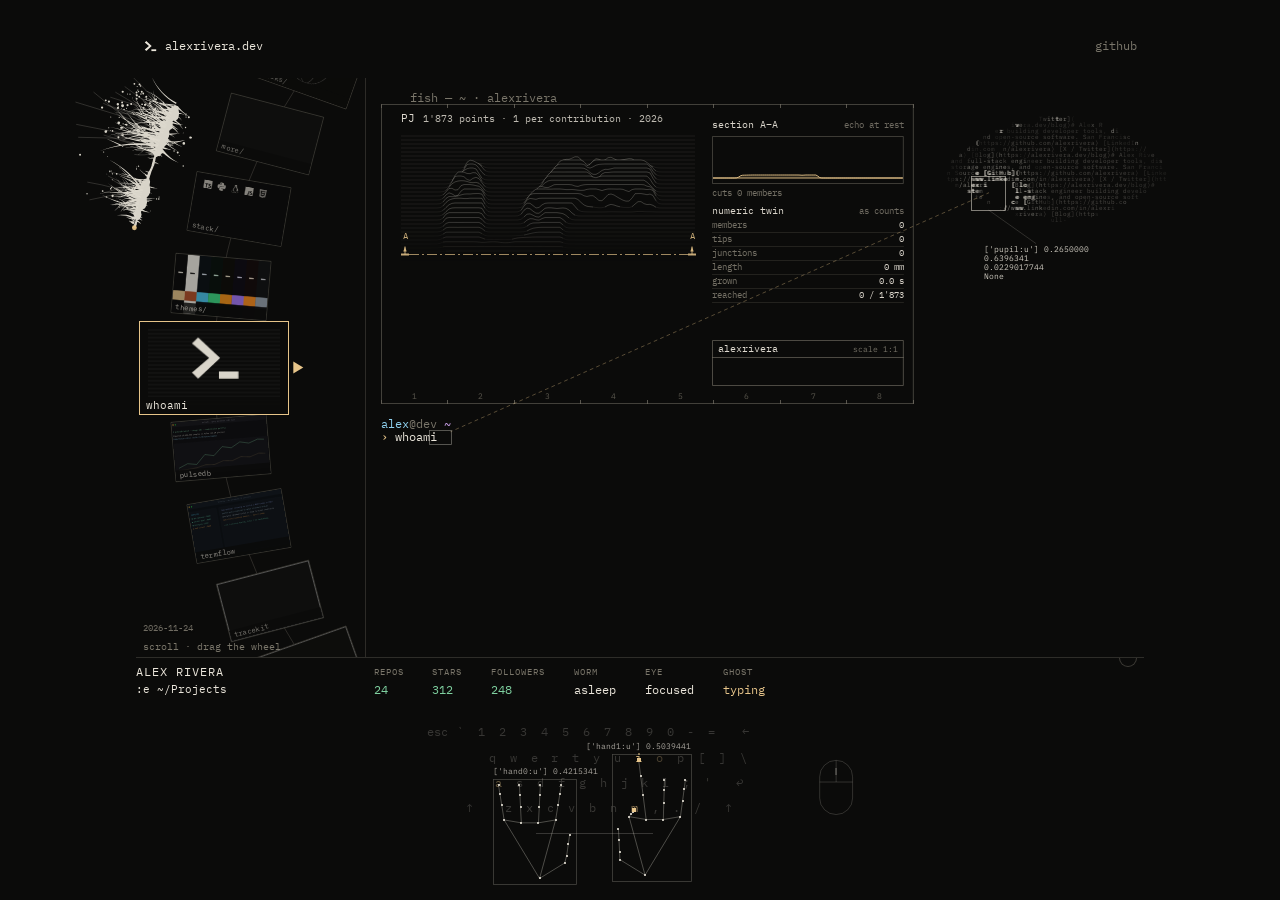
==== site/index.html @ faaa7d86 "Initial commit" ====
<!doctype html>
<html lang="en">
<head>
<meta charset="utf-8">
<meta name="viewport" content="width=device-width, initial-scale=1">
<title>alexrivera.dev</title>
<meta name="description" content="alexrivera.dev — work, projects, talks and themes, opened in an editor.">
<link rel="icon" href="/favicon.svg" type="image/svg+xml">
<link rel="stylesheet" href="/intros/shared/frame.css">
<link rel="stylesheet" href="editor.css">
</head>
<body>
<main class="stage">
  <header class="frame-top">
    <a class="brand" href="/" data-tip="back to the intro"><svg viewBox="0 0 88 80" aria-hidden="true"><path d="M8 16L36 40L8 64L18 74L54 40L18 6Z"/><path d="M52 62H84V74H52Z"/></svg><span>alexrivera.dev</span></a>
    <nav class="switch is-solo" aria-label="Elsewhere"><a href="https://github.com/alexrivera" rel="me">github</a></nav>
  </header>

  <h1 class="sr-only">alexrivera.dev — work, projects, talks and themes.</h1>

  <section class="editor" aria-label="Editor">
    <button class="tabline" type="button" aria-expanded="false" aria-controls="tree"><span class="tab-dir">~/Projects</span><span class="tab-file"></span><span class="tab-toggle" aria-hidden="true">↓</span></button>
    <nav class="wheel" id="tree" aria-label="Projects, themes and the log"></nav>
    <div class="pane">
      <p class="winbar"></p>
      <div class="buffer" tabindex="0" aria-live="polite"></div>
      <div class="eye-host" aria-hidden="true"></div>
    </div>
  </section>

  <div class="bar">
    <p class="bar-id" aria-hidden="true"><span class="bar-title">ALEX RIVERA</span><span class="bar-sub"><span class="cmd"></span><span class="hunt"></span><span class="keys"></span></span></p>
    <div class="bar-cols" aria-hidden="true"></div>
    <div class="bar-state" aria-hidden="true">
      <p class="col"><span class="label">WORM</span><span class="value" data-k="worm">lurking</span></p>
      <p class="col"><span class="label">EYE</span><span class="value" data-k="eye">closed</span></p>
      <p class="col"><span class="label">GHOST</span><span class="value" data-k="ghost">idle</span></p>
    </div>
    <button class="den" type="button" aria-label="worm" aria-pressed="false" data-tip="wake the worm"></button>
    <p class="bar-graph" aria-hidden="true"><span class="label span">VISITORS</span><span class="value end"></span><canvas></canvas></p>
  </div>
  <div class="desk" aria-hidden="true"></div>
</main>
<canvas class="overlay" aria-hidden="true"></canvas>
<script type="module" src="editor.js"></script>
</body>
</html>
---- intros/shared/frame.css ----
@font-face {
  font-family: "Archivo";
  src: url("/assets/fonts/archivo.ttf") format("truetype");
  font-weight: 100 900;
  font-stretch: 62% 125%;
  font-display: swap;
}

@font-face {
  font-family: "Instrument Serif";
  src: url("/assets/fonts/InstrumentSerif-Regular.ttf") format("truetype");
  font-style: normal;
  font-weight: 400;
  font-display: swap;
}

@font-face {
  font-family: "Instrument Serif";
  src: url("/intros/shared/InstrumentSerif-Italic.ttf") format("truetype");
  font-style: italic;
  font-weight: 400;
  font-display: swap;
}

@font-face {
  font-family: "Plex Mono";
  src: url("/assets/fonts/IBMPlexMono-Regular.ttf") format("truetype");
  font-weight: 400;
  font-display: swap;
}

*,
*::before,
*::after {
  box-sizing: border-box;
}

html,
body {
  margin: 0;
  height: 100%;
}

body {
  background: var(--bg);
  color: var(--ink);
  font-family: "Archivo", system-ui, sans-serif;
  -webkit-font-smoothing: antialiased;
}

a,
button {
  color: inherit;
}

button {
  font: inherit;
}

:focus-visible {
  outline: 2px solid var(--ink);
  outline-offset: 3px;
}

.stage {
  position: relative;
  height: 100svh;
  min-height: 560px;
  overflow: hidden;
}

.frame-top {
  position: absolute;
  top: 26px;
  left: 40px;
  right: 40px;
  z-index: 6;
  display: flex;
  align-items: center;
  justify-content: space-between;
  gap: 16px;
  pointer-events: none;
}

.frame-top > * {
  pointer-events: auto;
}

.brand {
  display: inline-flex;
  align-items: center;
  gap: 12px;
  min-height: 44px;
  color: var(--chrome);
  font-weight: 500;
  font-size: 11px;
  letter-spacing: 0.3em;
  text-decoration: none;
}

.brand svg {
  width: 18px;
  height: auto;
  fill: currentColor;
}

.switch {
  display: flex;
  gap: 2px;
}

.switch a {
  display: inline-flex;
  align-items: center;
  justify-content: center;
  min-width: 44px;
  min-height: 44px;
  color: var(--dim);
  font: 400 11px/1 "Plex Mono", monospace;
  letter-spacing: 0.14em;
  text-decoration: none;
}

.switch a:hover {
  color: var(--ink);
}

.switch a[aria-current="page"] {
  color: var(--ink);
  text-decoration: underline;
  text-underline-offset: 7px;
}

.enter {
  position: absolute;
  right: 40px;
  bottom: 26px;
  z-index: 6;
  display: inline-flex;
  align-items: center;
  gap: 10px;
  min-height: 44px;
  text-transform: uppercase;
  color: var(--chrome);
  font-weight: 500;
  font-size: 11px;
  letter-spacing: 0.3em;
  text-decoration: none;
}

.serif {
  font-family: "Instrument Serif", serif;
  font-weight: 400;
}

.serif i {
  font-style: italic;
}

.mono {
  font-family: "Plex Mono", monospace;
  font-size: 10.5px;
  letter-spacing: 0.16em;
  text-transform: uppercase;
}

.quiet-button {
  min-height: 44px;
  padding: 0;
  border: 0;
  background: none;
  color: var(--dim);
  cursor: pointer;
}

.quiet-button:hover {
  color: var(--ink);
}

.is-hidden {
  visibility: hidden;
}

.sr-only {
  position: absolute;
  width: 1px;
  height: 1px;
  overflow: hidden;
  clip-path: inset(50%);
  white-space: nowrap;
}

.poster {
  position: absolute;
  inset: 0;
  z-index: 4;
  width: 100%;
  height: 100%;
  object-fit: cover;
}

@media (max-width: 640px) {
  .frame-top {
    top: 12px;
    left: 16px;
    right: 12px;
  }

  .brand span {
    display: none;
  }

  .enter {
    right: 16px;
    bottom: 12px;
  }
}
---- site/editor.css ----
body {
  font-family: "Plex Mono", ui-monospace, monospace;
  --bg: #0c0b0d;
  --ink: #d8d1cc;
  --dim: #7d8581;
  --chrome: #9d9894;
  --accent: #ff2fb3;
  --line: #1a191a;
  --kw: #bd5cff;
  --str: #f2f2ea;
  --fn: #6c70e0;
  --ty: #53b1ca;
  --num: #8f57ff;
  --cell-w: 7.2px;
  --cell-h: 13px;
  --margin: 64px;
  --wide: 1008px;
  --desk-h: 184px;
  --bar-h: 46px;
  --eye-w: 216px;
  transition: background-color 420ms cubic-bezier(0.23, 1, 0.32, 1), color 420ms cubic-bezier(0.23, 1, 0.32, 1);
}

.stage {
  display: grid;
  grid-template-columns: min(calc(100vw - 2 * var(--margin)), var(--wide));
  grid-template-rows: calc(6 * var(--cell-h)) minmax(0, 1fr) var(--bar-h) var(--desk-h) var(--cell-h);
  justify-content: center;
  font: 400 12px/13px "Plex Mono", ui-monospace, monospace;
}

.frame-top {
  position: relative;
  inset: auto;
  grid-row: 1;
  display: block;
}

.brand {
  position: absolute;
  left: var(--cell-w);
  top: calc(3 * var(--cell-h));
  gap: var(--cell-w);
  min-height: 0;
  color: var(--ink);
  font: 400 12px/13px "Plex Mono", ui-monospace, monospace;
  letter-spacing: 0;
}

.brand svg {
  width: calc(2 * var(--cell-w));
  height: 12px;
}

.brand::after,
.switch a::after {
  content: "";
  position: absolute;
  inset: -16px -8px;
}

.switch {
  position: absolute;
  right: var(--cell-w);
  top: calc(3 * var(--cell-h));
}

.switch a {
  position: relative;
  min-width: 0;
  min-height: 0;
  font: 400 12px/13px "Plex Mono", ui-monospace, monospace;
  letter-spacing: 0;
}

.editor {
  position: relative;
  grid-row: 2;
  display: grid;
  grid-template-columns: calc(32 * var(--cell-w)) minmax(0, 1fr);
  min-height: 0;
}

.tabline {
  display: none;
}

.wheel {
  position: relative;
  min-height: 0;
  border-right: 1px solid color-mix(in srgb, var(--dim) 30%, transparent);
  outline: none;
  touch-action: none;
  user-select: none;
  opacity: 0;
  transition: opacity 420ms cubic-bezier(0.23, 1, 0.32, 1);
}

.wheel.is-in {
  opacity: 1;
}

.wheel-ink {
  position: absolute;
  top: 0;
  left: -150px;
  pointer-events: none;
}

.wheel-list {
  position: absolute;
  inset: 0;
  margin: 0;
  padding: 0;
  list-style: none;
  clip-path: inset(0 0 0 -150px);
}

.wheel-item {
  position: absolute;
  left: 0;
  top: 0;
  width: 150px;
  height: 94px;
  padding: 0;
  overflow: hidden;
  border: 1px solid color-mix(in srgb, var(--dim) 50%, transparent);
  background: var(--line);
  cursor: pointer;
  transform-origin: 50% 50%;
}

.wheel.is-dragging .wheel-item {
  cursor: grabbing;
}

.wheel-item::after {
  content: "";
  position: absolute;
  inset: 0;
  background: var(--bg);
  opacity: var(--shade, 0);
  pointer-events: none;
}

.wheel-cap {
  position: absolute;
  right: 0;
  bottom: 0;
  left: 0;
  padding: 1px 6px 2px;
  overflow: hidden;
  background: color-mix(in srgb, var(--bg) 84%, transparent);
  color: var(--ink);
  font: 400 11px/14px "Plex Mono", ui-monospace, monospace;
  text-align: left;
  text-overflow: ellipsis;
  white-space: nowrap;
  pointer-events: none;
}

.wheel-item img {
  display: block;
  width: 100%;
  height: 100%;
  object-fit: cover;
  pointer-events: none;
  -webkit-user-drag: none;
}

.wheel-item[aria-selected="true"] {
  border-color: var(--accent);
}

.wheel-item:focus-visible {
  outline: none;
  box-shadow: inset 0 0 0 1px var(--accent);
}


.wheel-mark {
  position: absolute;
  left: 0;
  top: 0;
  border-top: 6px solid transparent;
  border-bottom: 6px solid transparent;
  border-left: 10px solid var(--accent);
  pointer-events: none;
}

.wheel-hint {
  position: absolute;
  left: var(--cell-w);
  bottom: 4px;
  margin: 0;
  color: var(--dim);
  font-size: 10px;
  pointer-events: none;
}

.pane {
  position: relative;
  display: grid;
  grid-template-rows: calc(2 * var(--cell-h)) minmax(0, 1fr);
  min-width: 0;
  min-height: 0;
}

.winbar {
  margin: 0;
  padding: var(--cell-h) var(--cell-w) 0 calc(6 * var(--cell-w));
  overflow: hidden;
  color: var(--dim);
  white-space: nowrap;
  text-overflow: ellipsis;
}

.buffer {
  min-height: 0;
  overflow: auto;
  padding-right: var(--eye-w);
  padding-bottom: calc(6 * var(--cell-h));
  outline: none;
  scrollbar-width: none;
}

html {
  scrollbar-width: none;
}

html::-webkit-scrollbar,
.buffer::-webkit-scrollbar,
.rack-wrap::-webkit-scrollbar {
  display: none;
}

::highlight(worm-eaten) {
  color: transparent;
}


.ln {
  display: grid;
  grid-template-columns: calc(6 * var(--cell-w)) minmax(0, 1fr);
  min-height: var(--cell-h);
}

.ln .no {
  padding-right: var(--cell-w);
  color: var(--dim);
  text-align: right;
  opacity: 0.55;
  user-select: none;
}

.ln .tx {
  padding-right: var(--cell-w);
  color: var(--ink);
  white-space: pre-wrap;
  overflow-wrap: anywhere;
}

.ln.is-tilde .no {
  opacity: 0;
}

.ln.is-tilde .tx {
  color: var(--dim);
  opacity: 0.45;
}

.md-h {
  color: var(--kw);
}

.md-h1 {
  color: var(--accent);
}

.md-list {
  color: var(--accent);
}

.md-code {
  color: var(--str);
}

.md-fence,
.md-quote,
.md-comment {
  color: var(--dim);
}

.md-num {
  color: var(--num);
}

a.md-link {
  color: var(--link, var(--fn));
  text-decoration: underline;
  text-decoration-color: color-mix(in srgb, currentColor 45%, transparent);
  text-underline-offset: 2px;
}

a.md-link:hover {
  text-decoration-color: currentColor;
}

.shot {
  margin: var(--cell-h) calc(2 * var(--cell-w)) var(--cell-h) calc(6 * var(--cell-w));
}

.shot figcaption {
  display: flex;
  justify-content: space-between;
  gap: var(--cell-w);
  color: var(--dim);
}

.shot .frame {
  position: relative;
  margin-top: 4px;
  overflow: hidden;
  border: 1px solid color-mix(in srgb, var(--dim) 35%, transparent);
  background: var(--line);
}

.shot .frame.is-xray {
  cursor: ew-resize;
  touch-action: pan-y;
}

.shot img {
  display: block;
  width: 100%;
  height: auto;
  user-select: none;
  -webkit-user-drag: none;
}

.shot canvas {
  position: absolute;
  inset: 0;
  width: 100%;
  height: 100%;
  pointer-events: none;
}

.eye-host {
  position: absolute;
  top: calc(3 * var(--cell-h));
  right: var(--cell-w);
  width: calc(var(--eye-w) - 2 * var(--cell-w));
  aspect-ratio: 1.7;
  pointer-events: none;
}

.desk {
  grid-row: 4;
  position: relative;
  min-height: 0;
}

.tip {
  position: fixed;
  left: 0;
  top: 0;
  z-index: 60;
  padding: 3px 6px;
  border: 1px solid color-mix(in srgb, var(--dim) 45%, transparent);
  background: var(--bg);
  color: var(--ink);
  font: 400 11px/1.3 "Plex Mono", ui-monospace, monospace;
  white-space: pre;
  pointer-events: none;
}

.tip[hidden] {
  display: none;
}

.overlay {
  position: fixed;
  inset: 0;
  z-index: 30;
  width: 100vw;
  height: 100vh;
  pointer-events: none;
}

.bar {
  position: relative;
  grid-row: 3;
  display: flex;
  align-items: flex-start;
  gap: calc(4 * var(--cell-w));
  min-width: 0;
  padding-top: 7px;
  overflow: hidden;
  border-top: 1px solid color-mix(in srgb, var(--dim) 32%, transparent);
  color: var(--ink);
  white-space: nowrap;
}

.bar p {
  margin: 0;
}

.bar-id {
  display: grid;
  flex: 0 0 auto;
  gap: 5px;
  min-width: calc(29 * var(--cell-w));
}

.bar-title {
  font-size: 12px;
  line-height: 13px;
  letter-spacing: 1px;
}

.bar-sub {
  color: var(--dim);
  font-size: 9px;
  line-height: 13px;
  letter-spacing: 0.4px;
}

.bar-sub .cmd,
.bar-sub .hunt {
  font-size: 11px;
  letter-spacing: 0;
}

.bar-sub .cmd {
  color: var(--ink);
  white-space: pre;
}

.bar-sub .hunt {
  color: var(--accent);
  white-space: pre;
}

.bar-sub .cmd:not(:empty) ~ span,
.bar-sub .hunt:not(:empty) + .keys {
  display: none;
}

.bar.is-typing .cmd::after {
  content: "";
  display: inline-block;
  width: 6px;
  height: 11px;
  margin-left: 1px;
  vertical-align: -1px;
  background: var(--accent);
}

.bar-cols,
.bar-state {
  display: flex;
  flex: 0 0 auto;
  gap: calc(4 * var(--cell-w));
}

.bar .col {
  display: grid;
  gap: 5px;
}

.bar .label {
  color: var(--dim);
  font-size: 8.5px;
  line-height: 13px;
  letter-spacing: 1px;
}

.bar .value {
  font-size: 12px;
  line-height: 13px;
}

.bar .value.is-hot {
  color: var(--accent);
}

.bar-cols .value,
.bar-graph .value {
  color: var(--color1, var(--ink));
}

.bar-graph {
  display: grid;
  grid-template-columns: auto auto;
  column-gap: calc(2 * var(--cell-w));
  row-gap: 5px;
  margin-left: auto !important;
}

.bar-graph .end {
  text-align: right;
}

.bar-graph canvas {
  grid-column: 1 / -1;
  display: block;
  margin-top: -2px;
}

.den {
  --worm: 108, 112, 224;
  position: absolute;
  top: 0;
  right: 0;
  width: 28px;
  height: 24px;
  padding: 0;
  border: 0;
  background: none;
  cursor: pointer;
}

.den::before {
  content: "";
  position: absolute;
  top: 0;
  left: 5px;
  width: 18px;
  height: 9px;
  box-sizing: border-box;
  border: 1px solid color-mix(in srgb, var(--dim) 45%, transparent);
  border-top: 0;
  border-radius: 0 0 9px 9px;
  transition: border-color 160ms ease;
}

.den:focus-visible::before {
  border-color: color-mix(in srgb, var(--ink) 70%, transparent);
}

@media (hover: hover) {
  .den:hover::before {
    border-color: color-mix(in srgb, var(--ink) 70%, transparent);
  }
}

.den:focus-visible {
  outline: 0;
}

.den::after {
  content: "";
  position: absolute;
  top: 3px;
  left: 11px;
  width: 2px;
  height: 2px;
  border-radius: 1px;
  background: rgb(var(--worm));
  box-shadow: 4px 0 rgb(var(--worm));
  opacity: 0;
}

.den[aria-pressed="false"]::after {
  animation: den-eyes 8.4s ease-in-out infinite;
}

@keyframes den-eyes {
  0%,
  100% {
    opacity: 0;
    transform: none;
  }
  8%,
  30% {
    opacity: 1;
    transform: none;
  }
  31% {
    transform: scaleY(0.15);
  }
  32.5%,
  45% {
    transform: none;
  }
  48%,
  57% {
    transform: translateX(-1.5px);
  }
  61%,
  64% {
    transform: translateX(1.5px);
  }
  68%,
  72% {
    transform: none;
  }
  73%,
  75% {
    transform: scaleY(0.15);
  }
  74%,
  76% {
    transform: none;
  }
  86% {
    opacity: 1;
  }
  92% {
    opacity: 0;
  }
}

.ln.term {
  grid-template-columns: minmax(0, 1fr);
  padding-left: calc(2 * var(--cell-w));
}

.t-prompt-row {
  margin-top: var(--cell-h);
}

.t-user {
  color: var(--fn);
}

.t-host,
.t-key,
.t-dim {
  color: var(--dim);
}

.t-path {
  color: var(--ty);
}

.t-git {
  color: var(--kw);
}

.t-caret {
  color: var(--accent);
}

.t-gauge {
  color: var(--color1, var(--accent));
}

.t-gauge-off {
  color: var(--dim);
  opacity: 0.55;
}

.t-icon {
  width: 12px;
  height: 12px;
  vertical-align: -2px;
  fill: currentColor;
}

.t-glyph {
  display: inline-block;
  box-sizing: border-box;
  width: 12px;
  height: 12px;
  border: 1px solid currentColor;
  font-size: 8px;
  line-height: 10px;
  overflow: hidden;
  text-align: center;
  vertical-align: -2px;
  opacity: 0.8;
}

.t-code {
  display: grid;
  margin: 2px 0 6px calc(6 * var(--cell-w));
  color: color-mix(in srgb, var(--ink) 85%, transparent);
  font-size: 11px;
  white-space: pre-wrap;
  overflow-wrap: normal;
}

.t-code > span {
  grid-area: 1 / 1;
  min-width: 0;
}

.t-measure {
  visibility: hidden;
}

.t-call,
.t-syn {
  color: var(--color1, var(--accent));
}

.t-code.is-typing .t-live::after {
  content: "";
  display: inline-block;
  width: 1px;
  height: 1em;
  margin-left: 1px;
  vertical-align: -0.1em;
  background: var(--ink);
}

.t-cal {
  display: grid;
  grid-template-columns: max-content repeat(var(--weeks), minmax(0, 1fr));
  gap: 2px;
  max-width: calc(4 * var(--cell-w) + var(--weeks) * 15px);
  margin: 4px 0 0 calc(2 * var(--cell-w));
  color: var(--dim);
  font-size: 9px;
  line-height: 1;
}

.t-cal-day {
  align-self: center;
  padding-right: 6px;
}

.t-cal-month,
.t-cal-week {
  white-space: nowrap;
}

.t-cal-month {
  padding-bottom: 4px;
}

.t-cal-week {
  padding-top: 3px;
}

.t-cal > i,
.t-cal-legend i {
  aspect-ratio: 1;
  border-radius: 1px;
  background: color-mix(in srgb, var(--ink) 9%, transparent);
}

.t-cal > i {
  visibility: hidden;
}

.t-cal > i.is-on {
  visibility: visible;
}

.t-cal i.l1 {
  background: color-mix(in srgb, var(--ink) 30%, transparent);
}

.t-cal i.l2 {
  background: color-mix(in srgb, var(--ink) 50%, transparent);
}

.t-cal i.l3 {
  background: color-mix(in srgb, var(--ink) 72%, transparent);
}

.t-cal i.l4 {
  background: var(--accent);
}

.t-cal > i.is-head {
  outline: 1px solid var(--accent);
  outline-offset: 1px;
}

.t-cal-legend {
  display: flex;
  justify-content: flex-end;
  align-items: center;
  gap: 3px;
  margin: 4px 0 0;
}

.t-cal-legend i {
  width: 9px;
}

.t-cal-legend i:first-of-type {
  margin-left: 4px;
}

.t-cal-legend i:last-of-type {
  margin-right: 4px;
}

.t-cursor::after {
  content: "";
  display: inline-block;
  width: var(--cell-w);
  height: var(--cell-h);
  vertical-align: top;
  background: var(--ink);
  animation: t-blink 1.06s steps(1) infinite;
}

@keyframes t-blink {
  50% {
    opacity: 0;
  }
}

.term-shot {
  margin: 6px calc(2 * var(--cell-w)) 0;
}

.term-shot figcaption {
  display: flex;
  gap: calc(2 * var(--cell-w));
  color: var(--dim);
  white-space: nowrap;
}

.term-shot .t-name {
  min-width: 0;
  overflow: hidden;
  color: var(--ink);
  text-overflow: ellipsis;
}

.term-shot .t-help {
  margin-left: auto;
}

.term-shot .frame {
  position: relative;
  aspect-ratio: 16 / 9;
  margin-top: 4px;
  overflow: hidden;
  border: 1px solid color-mix(in srgb, var(--dim) 35%, transparent);
  background: var(--line);
}

.term-shot .frame.is-xray {
  cursor: ew-resize;
  touch-action: pan-y;
}

.term-shot img {
  position: absolute;
  inset: 0;
  display: block;
  width: 100%;
  height: 100%;
  object-fit: contain;
  opacity: 0;
  transition: opacity 320ms cubic-bezier(0.23, 1, 0.32, 1);
  user-select: none;
  -webkit-user-drag: none;
}

.term-shot img.is-on {
  opacity: 1;
}

.term-shot video {
  position: absolute;
  inset: 0;
  display: block;
  width: 100%;
  height: 100%;
  object-fit: contain;
  opacity: 0;
  transition: opacity 320ms cubic-bezier(0.23, 1, 0.32, 1);
}

.term-shot video.is-on {
  opacity: 1;
}

.term-shot video::cue {
  background: color-mix(in srgb, var(--bg) 82%, transparent);
  color: var(--ink);
  font: 400 12px/1.4 "Plex Mono", ui-monospace, monospace;
}

.t-play {
  position: absolute;
  top: 50%;
  left: 50%;
  z-index: 2;
  display: inline-flex;
  align-items: center;
  gap: 6px;
  padding: 4px 10px;
  border: 1px solid color-mix(in srgb, var(--ink) 45%, transparent);
  background: color-mix(in srgb, var(--bg) 84%, transparent);
  color: var(--ink);
  font: inherit;
  cursor: pointer;
  transform: translate(-50%, -50%);
  transition: transform 160ms ease-out, border-color 160ms ease;
}

.t-play[hidden] {
  display: none;
}

.t-play:hover {
  border-color: var(--accent);
}

.t-play:active {
  transform: translate(-50%, -50%) scale(0.97);
}

.t-play:focus-visible {
  outline: none;
  box-shadow: inset 0 0 0 1px var(--accent);
}

.t-play svg {
  width: 10px;
  height: 10px;
  fill: currentColor;
}

.t-run {
  position: relative;
  display: block;
  height: 1px;
  margin-top: 5px;
  overflow: hidden;
  background: color-mix(in srgb, var(--dim) 30%, transparent);
}

.t-run i {
  position: absolute;
  inset: 0;
  background: color-mix(in srgb, var(--ink) 70%, transparent);
  transform: scaleX(0);
  transform-origin: left;
}

.t-run.is-running i {
  animation: t-run var(--run, 3800ms) linear forwards;
}

@keyframes t-run {
  to {
    transform: scaleX(1);
  }
}

.term-shot canvas {
  position: absolute;
  inset: 0;
  width: 100%;
  height: 100%;
  pointer-events: none;
}

.t-zoom,
.arc-zoom {
  position: absolute;
  z-index: 3;
  display: grid;
  place-items: center;
  width: 22px;
  height: 22px;
  padding: 0;
  border: 0;
  background: color-mix(in srgb, var(--bg) 72%, transparent);
  color: var(--ink);
  cursor: zoom-in;
  opacity: 0;
  transition: opacity 160ms ease;
}

.t-zoom svg,
.arc-zoom svg {
  width: 14px;
  height: 14px;
  fill: none;
  stroke: currentColor;
  stroke-width: 1.2;
  shape-rendering: crispEdges;
}

.t-zoom {
  right: 6px;
  bottom: 6px;
}

.arc-grid li {
  position: relative;
  container-type: inline-size;
}

.arc-zoom {
  top: calc(6px + (100cqw - 12px) * 9 / 16 - 26px);
  right: 10px;
}

.term-shot .frame:hover .t-zoom,
.arc-grid li:hover .arc-zoom,
.t-zoom:focus-visible,
.arc-zoom:focus-visible {
  opacity: 1;
  outline: none;
}

@media (hover: none) {
  .t-zoom,
  .arc-zoom {
    opacity: 0.85;
  }
}

.lb {
  position: fixed;
  inset: 0;
  z-index: 50;
  outline: none;
}

.lb[hidden] {
  display: none;
}

.lb-back {
  position: absolute;
  inset: 0;
  background: color-mix(in srgb, var(--bg) 94%, transparent);
}

.lb-stage {
  position: fixed;
  top: 0;
  left: 0;
  box-sizing: border-box;
  border: 1px solid color-mix(in srgb, var(--dim) 45%, transparent);
  background: var(--bg);
  transform-origin: 0 0;
  cursor: zoom-out;
}

.lb-img,
.lb-film {
  position: absolute;
  inset: 0;
  width: 100%;
  height: 100%;
  object-fit: contain;
}

.lb-film {
  opacity: 0;
  cursor: pointer;
}

.lb-film.is-on {
  opacity: 1;
}

.lb-film::cue {
  background: color-mix(in srgb, var(--bg) 82%, transparent);
  color: var(--ink);
  font: 400 12px/1.4 "Plex Mono", ui-monospace, monospace;
}

.lb-cap {
  position: fixed;
  top: 0;
  left: 0;
  display: flex;
  justify-content: space-between;
  gap: 16px;
  margin: 0;
  color: var(--dim);
  font: 400 11px/13px "Plex Mono", ui-monospace, monospace;
  white-space: pre;
}

.lb-cap > span:first-child {
  min-width: 0;
  overflow: hidden;
  text-overflow: ellipsis;
}

.lb-cap > span:last-child {
  flex: none;
}

.lb-b {
  color: var(--ink);
}

.is-zoomed {
  overscroll-behavior-x: none;
}

.lb-apply {
  padding: 0;
  border: 0;
  background: none;
  color: var(--ink);
  font: inherit;
  cursor: pointer;
}

.lb-apply:hover,
.lb-apply:focus-visible {
  outline: none;
  text-decoration: underline;
  text-underline-offset: 3px;
}

.t-dots {
  display: flex;
  flex-wrap: wrap;
  gap: 4px;
  margin: 6px 0 0;
}

.t-dot {
  padding: 0 5px;
  border: 1px solid color-mix(in srgb, var(--dim) 40%, transparent);
  background: none;
  color: var(--dim);
  font: inherit;
  cursor: pointer;
}

.t-dot[aria-current="true"] {
  border-color: var(--accent);
  background: var(--accent);
  color: var(--bg);
}

.buffer[data-kind="about"] {
  padding-bottom: 0;
}

.buffer[data-kind="about"] .wave {
  margin-left: calc(2 * var(--cell-w));
  margin-bottom: 0;
}

.rackview {
  --strip: 26px;
  --strip-gap: 4px;
  padding: var(--cell-h) calc(2 * var(--cell-w)) calc(3 * var(--cell-h)) calc(6 * var(--cell-w));
}

.buffer[data-kind="themes"],
.buffer[data-kind="more"],
.buffer[data-kind="omarchy"] {
  padding-bottom: 0;
}

.arc {
  --fade-top: 0px;
  --fade-bottom: 0px;
  position: relative;
  margin: 6px calc(2 * var(--cell-w)) 0;
  overflow-y: auto;
  overscroll-behavior: contain;
  scrollbar-width: none;
  -webkit-mask-image: linear-gradient(to bottom, transparent 0, #000 var(--fade-top), #000 calc(100% - var(--fade-bottom)), transparent 100%);
  mask-image: linear-gradient(to bottom, transparent 0, #000 var(--fade-top), #000 calc(100% - var(--fade-bottom)), transparent 100%);
}

.arc::-webkit-scrollbar {
  display: none;
}

.arc-inner {
  position: relative;
  padding: 22px 0 14px 30px;
}

.arc-grp {
  position: relative;
  padding-top: 32px;
  margin-bottom: 20px;
}

.arc-mon {
  position: absolute;
  top: 4px;
  left: -12px;
  margin: 0;
  color: var(--ink);
  font: 400 10px/12px "Plex Mono", ui-monospace, monospace;
  letter-spacing: 0.04em;
}

.arc-count {
  color: var(--dim);
}

.arc-wire {
  position: absolute;
  top: 0;
  left: 0;
  overflow: visible;
  pointer-events: none;
  color: color-mix(in srgb, var(--dim) 30%, transparent);
}

.arc-wire line {
  stroke: currentColor;
  stroke-width: 1;
  shape-rendering: crispEdges;
}

.arc-wire rect {
  fill: color-mix(in srgb, var(--dim) 70%, transparent);
}

.arc-wire .arc-tip {
  fill: none;
  stroke: currentColor;
  stroke-width: 1;
}

.arc-grid {
  position: relative;
  display: grid;
  grid-template-columns: repeat(3, minmax(0, 1fr));
  gap: 28px 12px;
  margin: 0;
  padding: 0;
  list-style: none;
}

.arc-card {
  display: block;
  width: 100%;
  padding: 5px 5px 6px;
  border: 1px solid color-mix(in srgb, var(--ink) 16%, transparent);
  background: color-mix(in srgb, var(--ink) 3%, var(--bg));
  color: var(--ink);
  font: inherit;
  text-align: left;
  cursor: pointer;
}

.arc-card img {
  display: block;
  width: 100%;
  height: auto;
  aspect-ratio: 16 / 9;
  object-fit: cover;
  background: var(--line);
}

.arc-card.is-on {
  border-color: var(--accent);
}

.arc-card:focus-visible {
  outline: none;
  box-shadow: inset 0 0 0 1px var(--accent);
}

.arc-meta {
  display: flex;
  align-items: center;
  justify-content: space-between;
  gap: 6px;
  margin-top: 5px;
}

.arc-name {
  min-width: 0;
  overflow: hidden;
  font-size: 11px;
  text-overflow: ellipsis;
  white-space: nowrap;
}

.arc-stars {
  color: var(--dim);
  font-size: 9px;
  white-space: nowrap;
}

.arc-stars b {
  margin-left: 4px;
  padding: 0 4px;
  background: var(--color1, var(--accent));
  color: var(--bg);
  font-weight: 400;
}

.arc-sw {
  display: flex;
  align-items: center;
  height: 10px;
  margin-top: 4px;
}

.arc-sw i {
  width: 9px;
  height: 7px;
}

.arc-note {
  color: var(--dim);
  font-size: 9px;
  white-space: nowrap;
}

.buffer[data-kind="more"] .arc-meta,
.buffer[data-kind="omarchy"] .arc-meta {
  flex-direction: column;
  align-items: stretch;
  gap: 3px;
}

.buffer[data-kind="more"] .arc-name,
.buffer[data-kind="omarchy"] .arc-name {
  white-space: normal;
  overflow-wrap: anywhere;
}

.t-mark {
  display: inline-block;
  vertical-align: -1px;
  background: var(--accent);
}

.t-mark-omarchy {
  width: 83px;
  height: 19px;
  margin: 8px 0 5px;
  vertical-align: top;
  -webkit-mask: url("data:image/svg+xml,%3Csvg xmlns=%27http://www.w3.org/2000/svg%27 viewBox=%270 0 16 16%27%3E%3Cpath d=%27M3 8.5l3.2 3.2L13 4.8%27 fill=%27none%27 stroke=%27black%27 stroke-width=%272.2%27/%3E%3C/svg%3E") center / contain no-repeat;
  mask: url("data:image/svg+xml,%3Csvg xmlns=%27http://www.w3.org/2000/svg%27 viewBox=%270 0 16 16%27%3E%3Cpath d=%27M3 8.5l3.2 3.2L13 4.8%27 fill=%27none%27 stroke=%27black%27 stroke-width=%272.2%27/%3E%3C/svg%3E") center / contain no-repeat;
}

.buffer:has(.wave[data-panel="1"]) .t-family {
  display: none;
}

.t-hang .tx {
  padding-left: calc(9 * var(--cell-w));
  text-indent: calc(-9 * var(--cell-w));
}

.t-done {
  color: var(--dim);
}

.fam {
  display: block;
  width: auto;
  height: 27px;
  overflow: visible;
}

.fam-lines line,
.fam-lines circle {
  fill: none;
  stroke: currentColor;
  stroke-width: 0.9;
  stroke-linecap: round;
}

.fam-dots circle {
  fill: currentColor;
}

.t-family .fam {
  height: 26px;
  color: color-mix(in srgb, var(--ink) 80%, transparent);
}

.arc-shot {
  position: relative;
  display: block;
}

.arc-badge {
  position: absolute;
  top: 5px;
  right: 5px;
  display: block;
  padding: 3px 5px;
  background: color-mix(in srgb, var(--bg) 82%, transparent);
}

.arc-omarchy {
  display: block;
  width: 58px;
  height: 13px;
  background: var(--accent);
  -webkit-mask: url("data:image/svg+xml,%3Csvg xmlns=%27http://www.w3.org/2000/svg%27 viewBox=%270 0 16 16%27%3E%3Cpath d=%27M3 8.5l3.2 3.2L13 4.8%27 fill=%27none%27 stroke=%27black%27 stroke-width=%272.2%27/%3E%3C/svg%3E") center / contain no-repeat;
  mask: url("data:image/svg+xml,%3Csvg xmlns=%27http://www.w3.org/2000/svg%27 viewBox=%270 0 16 16%27%3E%3Cpath d=%27M3 8.5l3.2 3.2L13 4.8%27 fill=%27none%27 stroke=%27black%27 stroke-width=%272.2%27/%3E%3C/svg%3E") center / contain no-repeat;
}

.t-mount.rackview {
  padding: 6px calc(2 * var(--cell-w)) 0;
}

.rack-wrap {
  position: relative;
}

.rack-stats {
  display: flex;
  flex-wrap: wrap;
  align-content: flex-start;
  gap: 4px calc(3 * var(--cell-w));
  min-height: calc(2 * var(--cell-h) + 4px);
  margin: 14px 0 0;
  color: var(--dim);
}

.rack-stats b {
  color: var(--ink);
  font-weight: 400;
}

.rack-stats .rs-name {
  color: var(--accent);
  text-decoration: underline;
  text-decoration-color: color-mix(in srgb, var(--accent) 45%, transparent);
  text-underline-offset: 2px;
}

.rack-stats .rs-flag {
  color: var(--kw);
}


.wave {
  position: relative;
  height: 300px;
  margin: 0 calc(2 * var(--cell-w)) var(--cell-h) calc(6 * var(--cell-w));
  overflow: clip;
  isolation: isolate;
  pointer-events: none;
}

.wave canvas,
.wave-leaders {
  position: absolute;
  inset: 0;
  width: 100%;
  height: 100%;
}

.wave-code {
  position: absolute;
  inset: 0 auto auto 0;
  visibility: hidden;
  color: var(--ink);
  font: 400 12px/1.5 "Plex Mono", ui-monospace, monospace;
  white-space: pre;
  text-shadow: 0 0 3px var(--bg), 0 1px 8px var(--bg);
  will-change: transform;
  mask-image: linear-gradient(90deg, #000 var(--code-solid, 100%), transparent var(--code-edge, 120%));
}

.wave-code code {
  font: inherit;
}

.wave-code .code-accent {
  color: var(--accent);
}

.wave-leader {
  fill: none;
  stroke: var(--dim);
  stroke-width: 0.75;
  vector-effect: non-scaling-stroke;
}

.wave-target {
  fill: var(--dim);
}

.wave-leaders [data-annotation="accent"] .wave-target {
  fill: var(--accent);
}

.rack {
  display: flex;
  gap: var(--strip-gap);
  height: clamp(260px, 40vh, 480px);
  margin: 0;
  padding: 0;
  list-style: none;
}

.strip {
  position: relative;
  flex: 0 0 var(--strip);
  min-width: 0;
  transition: flex-basis 0.55s cubic-bezier(0.2, 0.8, 0.2, 1), flex-grow 0.55s cubic-bezier(0.2, 0.8, 0.2, 1);
}

.strip.is-open {
  flex: 1 1 var(--strip);
}

.strip-btn {
  position: absolute;
  inset: 0;
  width: 100%;
  padding: 0;
  overflow: hidden;
  border: 0;
  background: var(--line);
  color: var(--ink);
  cursor: pointer;
}

.strip.is-open .strip-btn {
  cursor: default;
}

.strip-btn img {
  position: absolute;
  inset: 0;
  width: 100%;
  height: 100%;
  object-fit: cover;
  object-position: var(--pos, 50% 45%);
  filter: grayscale(1) brightness(0.6) contrast(1.06);
  transition: filter 0.45s ease;
}

.strip-btn:hover img,
.strip-btn:focus-visible img {
  filter: grayscale(1) brightness(0.92) contrast(1.06);
}

.strip.is-open .strip-btn img {
  filter: none;
}

.strip-btn:focus-visible {
  outline-offset: -3px;
}

.strip-name {
  position: absolute;
  top: 12px;
  left: 50%;
  transform: translateX(-50%);
  writing-mode: vertical-rl;
  white-space: nowrap;
  font: 400 11px/1 "Plex Mono", ui-monospace, monospace;
  letter-spacing: 0.02em;
  text-shadow: 0 0 6px rgb(0 0 0 / 0.9);
  color: #f4f1ea;
  transition: opacity 0.3s ease;
}

.strip.is-open .strip-name {
  opacity: 0;
}

.strip-chips {
  position: absolute;
  inset: auto 0 0;
  display: grid;
  grid-template-rows: repeat(8, 9px);
}

.strip.is-open .strip-chips {
  grid-template-rows: none;
  grid-template-columns: repeat(8, minmax(0, 1fr));
  height: 16px;
}

.gitlog {
  padding: var(--cell-h) calc(2 * var(--cell-w)) calc(3 * var(--cell-h)) calc(6 * var(--cell-w));
}

.gl-comment {
  margin: 0 0 var(--cell-h);
  color: var(--dim);
}

.gl-count {
  margin: 0;
  color: var(--accent);
  font: 400 12px/10px "Plex Mono", ui-monospace, monospace;
  letter-spacing: -0.02em;
  white-space: pre;
}

.gl-caption {
  margin: var(--cell-h) 0 calc(2 * var(--cell-h));
  color: var(--dim);
}

.gl-caption b {
  color: var(--ink);
  font-weight: 400;
}

.gl-grid {
  --weeks: 38;
  display: grid;
  grid-template-columns: repeat(var(--weeks), minmax(0, 1fr));
  grid-template-rows: repeat(7, auto);
  grid-auto-flow: column;
  gap: 3px;
  max-width: calc(var(--weeks) * 15px);
}

.gl-cell {
  aspect-ratio: 1;
  border-radius: 2px;
  background: var(--line);
  transition: background-color 180ms ease, box-shadow 180ms ease;
}

.gl-cell.is-lit.l1 {
  background: color-mix(in srgb, var(--accent) 28%, var(--line));
}

.gl-cell.is-lit.l2 {
  background: color-mix(in srgb, var(--accent) 50%, var(--line));
}

.gl-cell.is-lit.l3 {
  background: color-mix(in srgb, var(--accent) 75%, var(--line));
}

.gl-cell.is-lit.l4 {
  background: var(--accent);
}

.gl-cell.is-future {
  opacity: 0.35;
}

.gl-cell.is-scan {
  box-shadow: 0 0 0 1px var(--ink);
}

.gl-months {
  display: grid;
  grid-template-columns: repeat(var(--weeks), minmax(0, 1fr));
  max-width: calc(var(--weeks) * 15px);
  margin-top: 6px;
  color: var(--dim);
  font-size: 10px;
}

.gl-months span {
  grid-row: 1;
  white-space: nowrap;
}

.gl-stats {
  margin: calc(2 * var(--cell-h)) 0 0;
  padding-top: var(--cell-h);
  border-top: 1px solid var(--line);
  color: var(--dim);
}

.gl-stats b {
  color: var(--ink);
  font-weight: 400;
}

@media (max-width: 1100px) {
  body {
    --margin: 36px;
    --eye-w: 184px;
  }
}

@media (max-width: 700px) {
  .arc-grid {
    grid-template-columns: repeat(2, minmax(0, 1fr));
    gap: 24px 10px;
  }

  .arc-meta {
    flex-direction: column;
    align-items: flex-start;
    gap: 3px;
  }

  .arc-badge {
    top: 4px;
    right: 4px;
    padding: 2px 4px;
  }

  .arc-omarchy {
    width: 48px;
    height: 11px;
  }

  .buffer[data-kind="more"] .arc-name,
  .buffer[data-kind="omarchy"] .arc-name {
    font-size: 10px;
  }
}

@media (max-width: 900px) {
  .rack-wrap {
    overflow-x: auto;
    overscroll-behavior-x: contain;
    scrollbar-width: none;
  }

  .rack {
    width: max-content;
    height: 400px;
  }

  .strip.is-open {
    flex: 0 0 min(300px, 72vw);
  }

}

@media (max-width: 800px) {
  body {
    --margin: 20px;
  }
}

@media (min-width: 701px) and (max-width: 830px) {
  body {
    --margin: 20px;
    --eye-w: clamp(88px, 100vw - 620px, 184px);
  }
}

@media (max-width: 999px) {
  .bar-state {
    display: none;
  }
}

@media (max-width: 700px) {
  .editor {
    grid-template-columns: minmax(0, 1fr);
    grid-template-rows: calc(2 * var(--cell-h)) minmax(0, 1fr);
  }

  .tabline {
    display: flex;
    align-items: center;
    gap: 0;
    min-width: 0;
    padding: 0 var(--cell-w);
    border: 0;
    background: var(--line);
    color: var(--chrome);
    font: inherit;
    text-align: left;
    cursor: pointer;
  }

  .tab-dir {
    color: var(--fn);
  }

  .tab-file {
    flex: 1;
    min-width: 0;
    overflow: hidden;
    color: var(--ink);
    text-overflow: ellipsis;
    white-space: nowrap;
  }

  .tab-toggle {
    padding-left: var(--cell-w);
    color: var(--dim);
  }

  body {
    --eye-w: 0px;
    --desk-h: 0px;
    --eye-hw: clamp(0px, 100vw - 2 * (var(--margin) + 124px), 104px);
  }

  .desk,
  .winbar {
    display: none;
  }

  .eye-host {
    position: fixed;
    top: calc(3.5 * var(--cell-h) - var(--eye-hw) / 3.4);
    right: 0;
    left: 0;
    width: var(--eye-hw);
    margin: 0 auto;
  }

  .wheel-hint {
    visibility: hidden;
  }

  .buffer.is-cut {
    -webkit-mask-image: linear-gradient(to bottom, #000 calc(100% - var(--fade)), transparent);
    mask-image: linear-gradient(to bottom, #000 calc(100% - var(--fade)), transparent);
  }

  .wheel {
    position: absolute;
    inset: calc(2 * var(--cell-h)) 0 0;
    z-index: 5;
    display: none;
    border-right: 0;
    background: var(--bg);
  }

  .editor.is-tree-open .wheel {
    display: block;
  }

  .bar-id {
    min-width: 0;
  }

  .bar-cols,
  .bar-state {
    display: none;
  }

  .term-shot {
    margin-right: 0;
  }

  .t-cal {
    gap: 1.5px;
    margin-left: 0;
  }

  .t-code {
    margin-left: 0;
  }

  .pane {
    grid-row: 2;
    grid-template-rows: minmax(0, 1fr);
  }

  .ln {
    grid-template-columns: calc(4 * var(--cell-w)) minmax(0, 1fr);
  }

  .shot,
  .rackview,
  .gitlog,
  .wave {
    margin-left: 0;
    padding-left: 0;
  }

  .wave {
    height: 240px;
    margin-top: 6px;
    margin-right: 0;
  }

  .shot {
    margin-right: 0;
  }

  .brand span {
    display: inline;
  }
}

@media (max-width: 380px) {
  body {
    --margin: 16px;
  }
}

@media (prefers-reduced-motion: reduce) {
  .t-cursor::after {
    animation: none;
  }

  .den[aria-pressed="false"]::after {
    animation: none;
    opacity: 0.8;
  }

  .term-shot img,
  .term-shot video,
  .t-play {
    transition: none;
  }

  .t-run {
    display: none;
  }

  body,
  .wheel,
  .strip,
  .strip-btn img,
  .strip-name,
  .gl-cell {
    transition: none;
  }
}

/* visitor graph needs a /api/seen backend (the original used its own); hidden until you add one */
.bar-graph{display:none}

/* bright screenshots are dimmed by terminal.js (--shot-dim) so they don't flash against the dark UI; hover/focus shows them true */
.term-shot img {
  filter: brightness(var(--shot-dim, 1));
  transition: opacity 520ms cubic-bezier(0.23, 1, 0.32, 1), filter 240ms ease;
}

.term-shot .frame:hover img,
.term-shot .frame:focus-within img {
  filter: none;
}
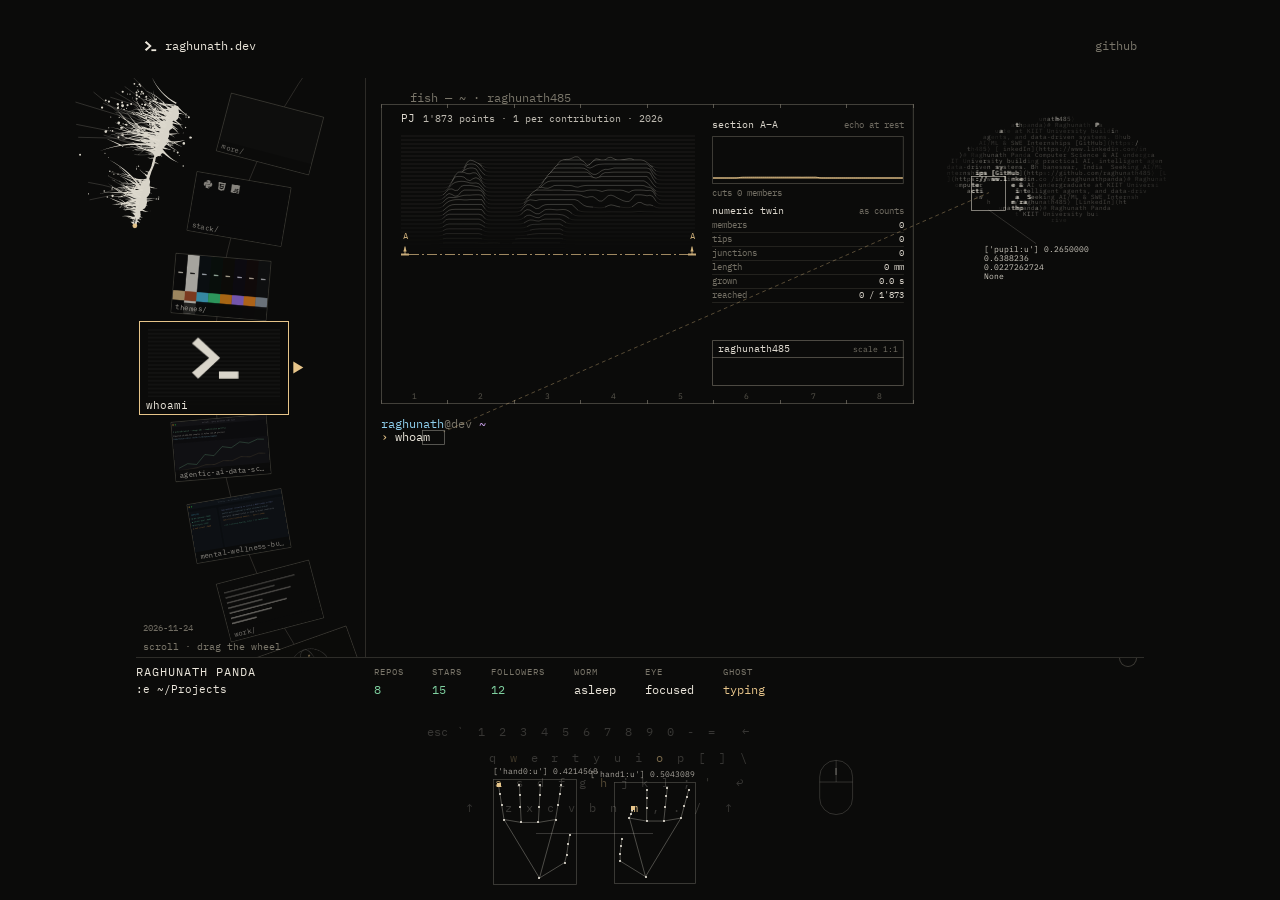
==== commit 2fd2b392: "Personalize portfolio with Raghunath Panda details, projects, and skills" ====
--- a/site/index.html
+++ b/site/index.html
@@ -3,8 +3,8 @@
 <head>
 <meta charset="utf-8">
 <meta name="viewport" content="width=device-width, initial-scale=1">
-<title>alexrivera.dev</title>
-<meta name="description" content="alexrivera.dev — work, projects, talks and themes, opened in an editor.">
+<title>raghunath.dev</title>
+<meta name="description" content="raghunath.dev — work, projects, talks and themes, opened in an editor.">
 <link rel="icon" href="/favicon.svg" type="image/svg+xml">
 <link rel="stylesheet" href="/intros/shared/frame.css">
 <link rel="stylesheet" href="editor.css">
@@ -12,11 +12,11 @@
 <body>
 <main class="stage">
   <header class="frame-top">
-    <a class="brand" href="/" data-tip="back to the intro"><svg viewBox="0 0 88 80" aria-hidden="true"><path d="M8 16L36 40L8 64L18 74L54 40L18 6Z"/><path d="M52 62H84V74H52Z"/></svg><span>alexrivera.dev</span></a>
-    <nav class="switch is-solo" aria-label="Elsewhere"><a href="https://github.com/alexrivera" rel="me">github</a></nav>
+    <a class="brand" href="/" data-tip="back to the intro"><svg viewBox="0 0 88 80" aria-hidden="true"><path d="M8 16L36 40L8 64L18 74L54 40L18 6Z"/><path d="M52 62H84V74H52Z"/></svg><span>raghunath.dev</span></a>
+    <nav class="switch is-solo" aria-label="Elsewhere"><a href="https://github.com/raghunath485" rel="me">github</a></nav>
   </header>
 
-  <h1 class="sr-only">alexrivera.dev — work, projects, talks and themes.</h1>
+  <h1 class="sr-only">raghunath.dev — work, projects, talks and themes.</h1>
 
   <section class="editor" aria-label="Editor">
     <button class="tabline" type="button" aria-expanded="false" aria-controls="tree"><span class="tab-dir">~/Projects</span><span class="tab-file"></span><span class="tab-toggle" aria-hidden="true">↓</span></button>
@@ -29,7 +29,7 @@
   </section>
 
   <div class="bar">
-    <p class="bar-id" aria-hidden="true"><span class="bar-title">ALEX RIVERA</span><span class="bar-sub"><span class="cmd"></span><span class="hunt"></span><span class="keys"></span></span></p>
+    <p class="bar-id" aria-hidden="true"><span class="bar-title">RAGHUNATH PANDA</span><span class="bar-sub"><span class="cmd"></span><span class="hunt"></span><span class="keys"></span></span></p>
     <div class="bar-cols" aria-hidden="true"></div>
     <div class="bar-state" aria-hidden="true">
       <p class="col"><span class="label">WORM</span><span class="value" data-k="worm">lurking</span></p>
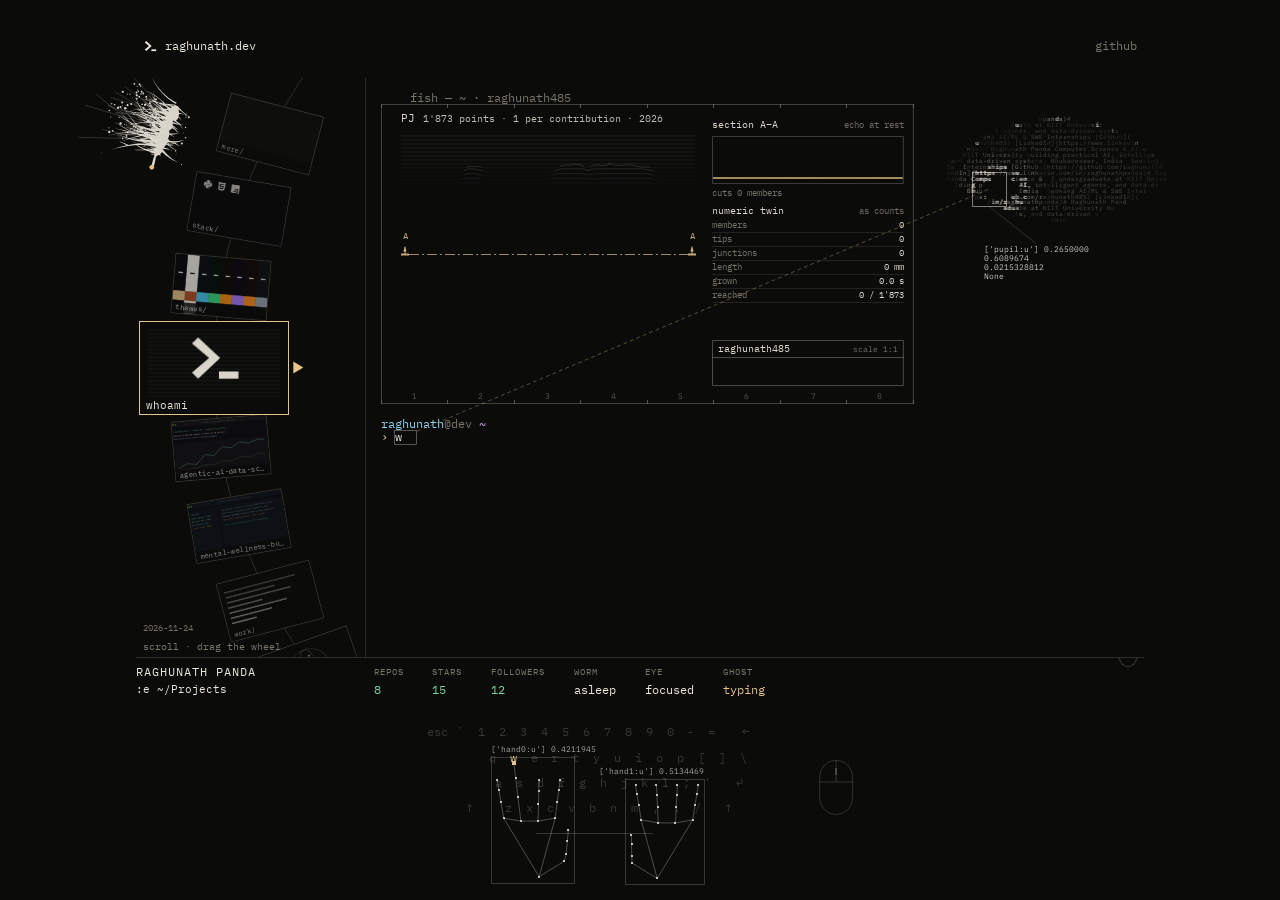
==== commit dabb98d5: "Use relative paths so assets and links work on GitHub Pages subpaths" ====
--- a/site/index.html
+++ b/site/index.html
@@ -5,14 +5,14 @@
 <meta name="viewport" content="width=device-width, initial-scale=1">
 <title>raghunath.dev</title>
 <meta name="description" content="raghunath.dev — work, projects, talks and themes, opened in an editor.">
-<link rel="icon" href="/favicon.svg" type="image/svg+xml">
-<link rel="stylesheet" href="/intros/shared/frame.css">
+<link rel="icon" href="../favicon.svg" type="image/svg+xml">
+<link rel="stylesheet" href="../intros/shared/frame.css">
 <link rel="stylesheet" href="editor.css">
 </head>
 <body>
 <main class="stage">
   <header class="frame-top">
-    <a class="brand" href="/" data-tip="back to the intro"><svg viewBox="0 0 88 80" aria-hidden="true"><path d="M8 16L36 40L8 64L18 74L54 40L18 6Z"/><path d="M52 62H84V74H52Z"/></svg><span>raghunath.dev</span></a>
+    <a class="brand" href="../" data-tip="back to the intro"><svg viewBox="0 0 88 80" aria-hidden="true"><path d="M8 16L36 40L8 64L18 74L54 40L18 6Z"/><path d="M52 62H84V74H52Z"/></svg><span>raghunath.dev</span></a>
     <nav class="switch is-solo" aria-label="Elsewhere"><a href="https://github.com/raghunath485" rel="me">github</a></nav>
   </header>
 
